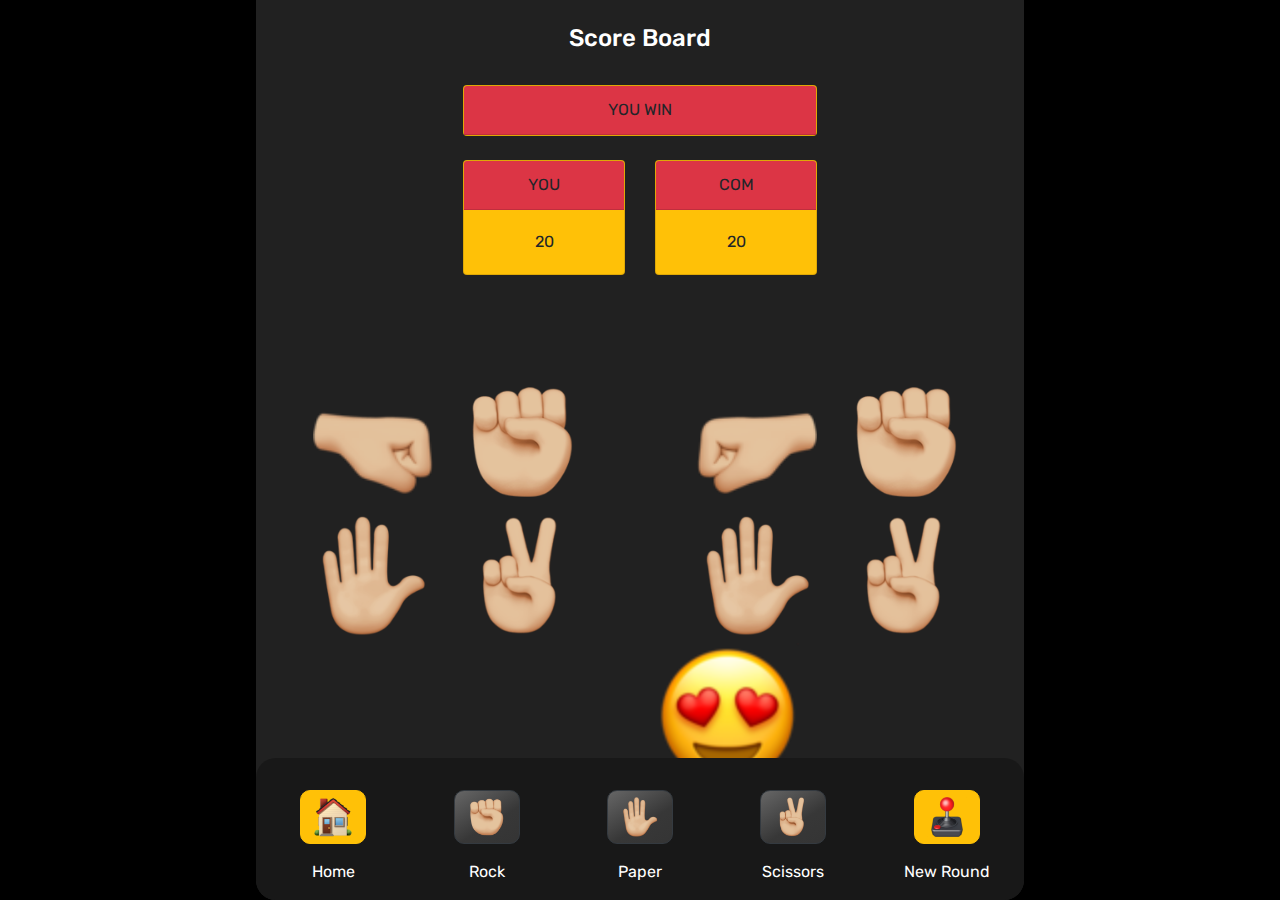
==== game-board-2.html @ 7ee3e67e "ganti tampilan UI" ====
<html lang="en">
  <head>
    <meta charset="UTF-8" />
    <meta name="viewport" content="width=device-width, initial-scale=1.0" />
    <title>Rock Paper Icon Game - Binar Academy Challange</title>
    <script
      src="https://code.jquery.com/jquery-3.5.1.slim.min.js"
      integrity="sha384-DfXdz2htPH0lsSSs5nCTpuj/zy4C+OGpamoFVy38MVBnE+IbbVYUew+OrCXaRkfj"
      crossorigin="anonymous"
    ></script>
    <script
      src="https://cdn.jsdelivr.net/npm/popper.js@1.16.1/dist/umd/popper.min.js"
      integrity="sha384-9/reFTGAW83EW2RDu2S0VKaIzap3H66lZH81PoYlFhbGU+6BZp6G7niu735Sk7lN"
      crossorigin="anonymous"
    ></script>
    <link
      rel="stylesheet"
      href="https://stackpath.bootstrapcdn.com/bootstrap/4.5.2/css/bootstrap.min.css"
      integrity="sha384-JcKb8q3iqJ61gNV9KGb8thSsNjpSL0n8PARn9HuZOnIxN0hoP+VmmDGMN5t9UJ0Z"
      crossorigin="anonymous"
    />
    <script
      src="https://stackpath.bootstrapcdn.com/bootstrap/4.5.2/js/bootstrap.min.js"
      integrity="sha384-B4gt1jrGC7Jh4AgTPSdUtOBvfO8shuf57BaghqFfPlYxofvL8/KUEfYiJOMMV+rV"
      crossorigin="anonymous"
    ></script>
    <script src="js/nadhira.js"></script>
    <link
      href="https://fonts.googleapis.com/css2?family=Rubik:ital,wght@0,300;0,400;0,500;0,600;0,700;0,800;0,900;1,300;1,400;1,500;1,600;1,700;1,800;1,900&display=swap"
      rel="stylesheet"
    />
    <link rel="stylesheet" href="/css/style-1.css " />
    <link rel="stylesheet" href="/css/style-2.css " />
  </head>
  <body>
    <div class="game-media-query">
      <nav
        class="bottom-nav fixed-bottom navbar navbar-expand-lg navbar-dark pt-3 pb-3"
      >
        <div class="container">
          <div class="row justify-content-between">
            <div class="col-2 text-center">
              <button
                type="button"
                class="playnow-button btn btn-warning mt-3 mb-3 font-weight-bolder"
                onclick="document.location='index.html'"
              >
                <img
                  src="/assets/icons/home-icon.png"
                  alt="Home Icon"
                  width="40"
                />
              </button>
              <span class="text-white">Home</span>
            </div>
            <div class="col-2 text-center">
              <button
                type="button"
                class="human-button-choose playnow-button btn btn-dark mt-3 mb-3 font-weight-bolder"
                id="humanChoose"
                value="Rock"
              >
                <img
                  src="/assets/images/rock-hand.png"
                  alt="Rock Icon"
                  width="40"
                />
              </button>
              <span class="text-white">Rock</span>
            </div>
            <div class="col-2 text-center">
              <button
                type="button"
                class="human-button-choose playnow-button btn btn-dark mt-3 mb-3 font-weight-bolder"
                id="humanChoose"
                value="Paper"
              >
                <img
                  src="/assets/images/paper-hand.png"
                  alt="Paper Icon"
                  width="40"
                />
              </button>
              <span class="text-white">Paper</span>
            </div>
            <div class="col-2 text-center">
              <button
                type="button"
                class="human-button-choose playnow-button btn btn-dark mt-3 mb-3 font-weight-bolder"
                id="humanChoose"
                value="Scissors"
              >
                <img
                  src="/assets/images/scissors-hand.png"
                  alt="Scissors Hand"
                  width="40"
                />
              </button>
              <span class="text-white">Scissors</span>
            </div>
            <div class="col-2 text-center">
              <button
                type="button"
                class="playnow-button btn btn-warning mt-3 mb-3 font-weight-bolder"
              >
                <img
                  src="/assets/icons/new-round-icon.png"
                  alt="New Round Icon"
                  width="40"
                />
              </button>
              <span class="text-white">New Round</span>
            </div>

            <!-- <div class="col-2 text-center">
              <a href="#" class="coice btn btn-warning" id="newRound">
                <img
                  src="/assets/icons/home-icon.png"
                  alt="Home Icon"
                  width="40"
                />
              </a>
              <span class="text-white">Home</span>
            </div>
            <div class="col-2 text-center">
              <a
                href="#"
                class="coice btn btn-dark"
                id="humanChoose"
                value="Rock"
              >
                <img
                  src="/assets/images/rock-hand.png"
                  alt="Rock Icon"
                  width="40"
                />
              </a>
              <p class="text-white">Rock</span>
            </div>
            <div class="col-2 text-center">
              <a
                href="#"
                class="coice btn btn-dark"
                id="humanChoose"
                value="Paper"
              >
                <img
                  src="/assets/images/paper-hand.png"
                  alt="Paper Icon"
                  width="40"
                />
              </a>
              <span class="text-white">Paper</span>
            </div>
            <div class="col-2 text-center">
              <a
                href="#"
                class="coice btn btn-dark"
                id="humanChoose"
                value="Scissors"
              >
                <img
                  src="/assets/images/scissors-hand.png"
                  alt="Scissors Icon"
                  width="40"
                />
              </a>
              <span class="text-white">Scissors</span>
            </div>
            <div class="col-2 text-center">
              <a href="#" class="coice btn btn-dark" id="newRound">
                <img
                  src="/assets/icons/new-round-icon.png"
                  alt="New Rounds Icon"
                  width="40"
                />
              </a>
              <span class="text-white">New Round</span>
            </div> -->
          </div>
        </div>
      </nav>
      <section class="game-section" id="gameSection">
        <div class="game-bg">
          <div class="score-board">
            <div class="container pt-4">
              <div class="row justify-content-center mb-4">
                <h1 class="h4 text-white">Score Board</h1>
              </div>
              <div class="row justify-content-center mb-4">
                <div class="col-6 win-lose-draw-status">
                  <div class="card bg-warning text-center">
                    <div class="card-header bg-danger" id="winLoseDrawStatus">
                      YOU WIN
                    </div>
                  </div>
                </div>
              </div>

              <div class="row justify-content-center">
                <div class="col-3 human-score">
                  <div class="card bg-warning text-center">
                    <div class="card-header bg-danger">YOU</div>
                    <div class="card-body">
                      <p class="card-text" id="humanScore">20</p>
                    </div>
                  </div>
                </div>
                <div class="col-3 bot-score">
                  <div class="card bg-warning text-center">
                    <div class="card-header bg-danger">COM</div>
                    <div class="card-body">
                      <p class="card-text" id="botScore">20</p>
                    </div>
                  </div>
                </div>
              </div>
            </div>
          </div>
          <div class="game-play container text-center text-white">
            <div class="row justify-content-center">
              <div class="col">
                <div class="player-choice float-right" id="humanCoice">
                  <a
                    href="#"
                    class="human-hand-start btn btn-primary"
                    id="humanHandStart"
                    value="HumanHandStart"
                  >
                    <img
                      src="/assets/images/human-hand-start.png"
                      alt="Human Hand Start"
                      width="120"
                      height="120"
                    />
                  </a>
                  <a
                    href="#"
                    class="human-hand-choice btn btn-primary"
                    id="humanHandChoose"
                  >
                    <img
                      src="/assets/images/rock-hand.png"
                      alt="Human Rock"
                      width="120"
                      height="120"
                    />
                  </a>
                  <a
                    href="#"
                    class="human-hand-choice btn btn-primary"
                    id="humanHandChoose"
                    value="Paper"
                  >
                    <img
                      src="/assets/images/paper-hand.png"
                      alt="Human Paper"
                      width="120"
                      height="120"
                    />
                  </a>
                  <a
                    href="#"
                    class="human-hand-choice btn btn-primary"
                    id="humanHandChoose"
                    value="Scissors"
                  >
                    <img
                      src="/assets/images/scissors-hand.png"
                      alt="Human Scissors"
                      width="120"
                      height="120"
                    />
                  </a>
                </div>
              </div>
              <div class="col">
                <div class="container">
                  <div class="row">
                    <div class="bot-choice" id="botChoice">
                      <a
                        href="#"
                        class="bot-hand-start btn btn-primary"
                        id="botHandStart"
                        value="BotHandStart"
                      >
                        <img
                          src="/assets/images/bot-hand-start.png"
                          alt="Bot Hand Start"
                          width="120"
                          height="120"
                        />
                      </a>
                      <a
                        href="#"
                        class="bot-hand-choice btn btn-primary"
                        id="botHandChoose"
                        value="Rock"
                      >
                        <img
                          src="/assets/images/rock-hand.png"
                          alt="Bot Rock"
                          width="120"
                          height="120"
                        />
                      </a>
                      <a
                        href="#"
                        class="bot-hand-choice btn btn-primary"
                        id="botHandChoose"
                        value="Paper"
                      >
                        <img
                          src="/assets/images/paper-hand.png"
                          alt="Bot Rock"
                          width="120"
                          height="120"
                        />
                      </a>
                      <a
                        href="#"
                        class="bot-hand-choice btn btn-primary"
                        id="botHandChoose"
                        value="Scissors"
                      >
                        <img
                          src="/assets/images/scissors-hand.png"
                          alt="Bot Scissors"
                          width="120"
                          height="120"
                        />
                      </a>
                    </div>
                    <div class="bot-face" id="botFace" value="">
                      <img
                        src="/assets/images/bot-face-start-2.png"
                        alt="Bot Face Start"
                        width="144"
                        height="144"
                      />
                    </div>
                  </div>
                </div>
              </div>
            </div>
          </div>
        </div>
      </section>
    </div>
  </body>
</html>
---- css/style-1.css ----
/* Bootstrap Override */
.btn-primary {
  color: #fff;
  background-color: transparent;
  border-color: transparent;
}

.btn-primary:focus {
  background-color: #ffc106;
  border-color: transparent;
  -webkit-box-shadow: 0 0 0 0.2rem #b68c0d7a;
          box-shadow: 0 0 0 0.2rem #b68c0d7a;
}

.btn-primary:focus:hover {
  background-color: #ffc106;
  border-color: transparent;
}

.btn-primary:hover {
  background-color: transparent;
  border-color: transparent;
}

.my-class {
  background-color: #ffc106;
  border-color: transparent;
  -webkit-box-shadow: 0 0 0 0.2rem #b68c0d7a;
          box-shadow: 0 0 0 0.2rem #b68c0d7a;
}

.btn-primary:not(:disabled):not(.disabled):active {
  color: transparent;
  background-color: #5e5e5e;
  border-color: transparent;
}

.btn-dark {
  color: white;
  background: linear-gradient(148.43deg, #676767 -1.04%, rgba(103, 103, 103, 0.395833) 60.25%, rgba(103, 103, 103, 0.34) 120.28%);
}

/* Main Style */
* {
  font-family: 'Rubik', sans-serif;
}

body {
  -webkit-font-smoothing: antialiased;
  background-color: black;
  min-width: 100vw;
}

.home-section {
  background-color: #1f1f1f;
  padding-top: 25vh;
  min-height: 100vh;
  margin: auto;
  border-bottom-right-radius: 12px;
  border-bottom-left-radius: 12px;
}

.status-screen {
  height: 130px;
  width: 130px;
  border: 1px solid blue;
  border-radius: 8px;
  margin: 50px auto;
}

.text-status {
  padding: 20px;
}

.game-section {
  position: relative;
}

.player {
  width: 80vw;
  margin: auto;
}

#rc {
  background-color: red;
}
/*# sourceMappingURL=style.css.map */
---- css/style-2.css ----
.btn {
  border-radius: 10px;
}

.game-media-query {
  width: 768px;
  height: 100vh;
  margin: auto;
  background-color: 212121;
  border-bottom-right-radius: 20px;
  border-bottom-left-radius: 20px;
}

.score-board {
  margin-bottom: 40px;
  position: relative;
}

.game-play {
  margin-top: 100px;
}

.bottom-nav {
  overflow: hidden;
  background-color: #181818;
  width: 768px;
  margin: auto;
  border-radius: 20px;
}
/*# sourceMappingURL=style-2.css.map */
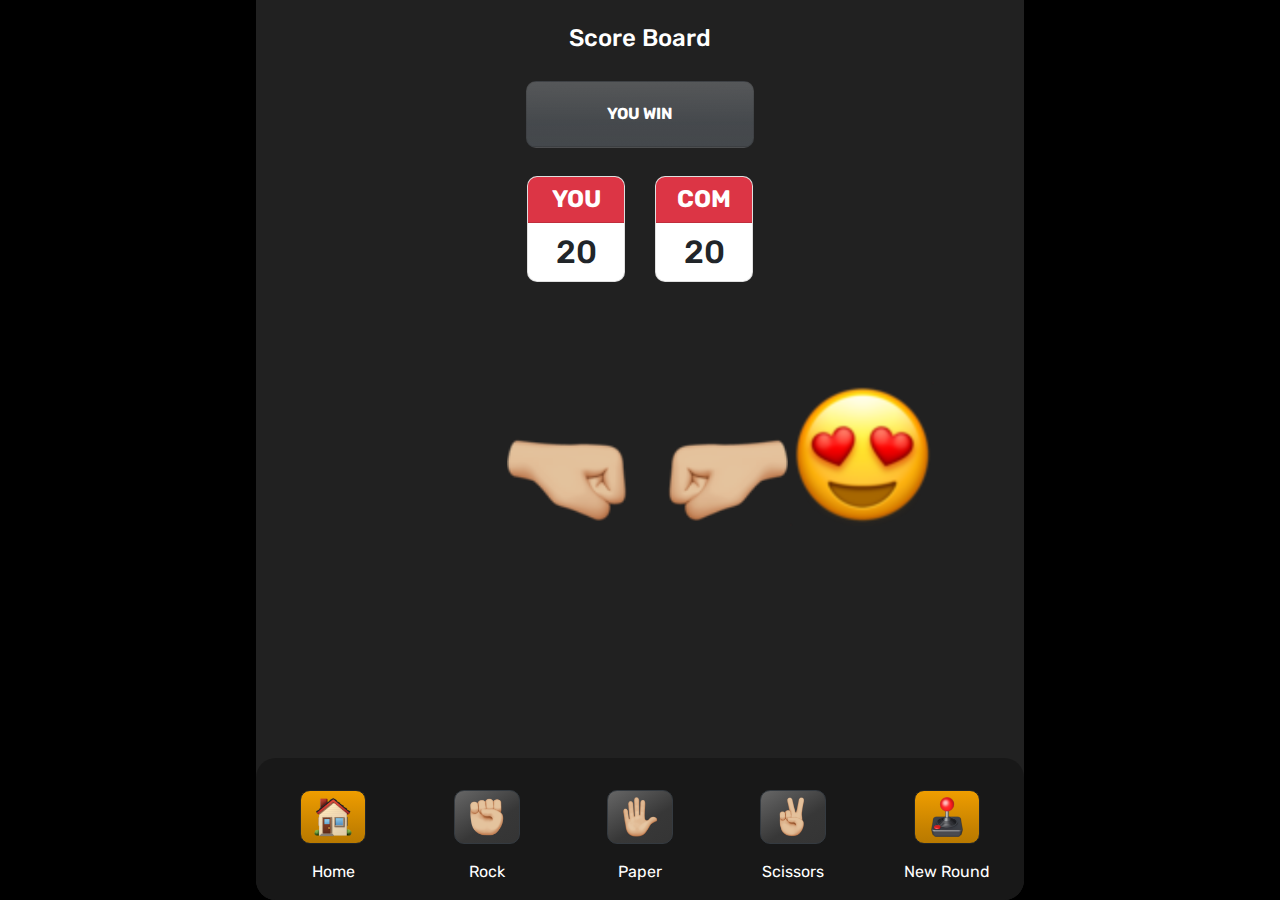
==== commit 2bdeef0f: "macih kulang banyak balis codingnya T.T" ====
--- a/game-board-2.html
+++ b/game-board-2.html
@@ -24,7 +24,6 @@
       integrity="sha384-B4gt1jrGC7Jh4AgTPSdUtOBvfO8shuf57BaghqFfPlYxofvL8/KUEfYiJOMMV+rV"
       crossorigin="anonymous"
     ></script>
-    <script src="js/nadhira.js"></script>
     <link
       href="https://fonts.googleapis.com/css2?family=Rubik:ital,wght@0,300;0,400;0,500;0,600;0,700;0,800;0,900;1,300;1,400;1,500;1,600;1,700;1,800;1,900&display=swap"
       rel="stylesheet"
@@ -57,7 +56,7 @@
               <button
                 type="button"
                 class="human-button-choose playnow-button btn btn-dark mt-3 mb-3 font-weight-bolder"
-                id="humanChoose"
+                id="humanButtonHandRock"
                 value="Rock"
               >
                 <img
@@ -72,7 +71,7 @@
               <button
                 type="button"
                 class="human-button-choose playnow-button btn btn-dark mt-3 mb-3 font-weight-bolder"
-                id="humanChoose"
+                id="humanButtonHandPaper"
                 value="Paper"
               >
                 <img
@@ -87,7 +86,7 @@
               <button
                 type="button"
                 class="human-button-choose playnow-button btn btn-dark mt-3 mb-3 font-weight-bolder"
-                id="humanChoose"
+                id="humanButtonHandScissors"
                 value="Scissors"
               >
                 <img
@@ -102,6 +101,7 @@
               <button
                 type="button"
                 class="playnow-button btn btn-warning mt-3 mb-3 font-weight-bolder"
+                onclick="window.location.reload()"
               >
                 <img
                   src="/assets/icons/new-round-icon.png"
@@ -184,13 +184,16 @@
         <div class="game-bg">
           <div class="score-board">
             <div class="container pt-4">
-              <div class="row justify-content-center mb-4">
+              <div class="row justify-content-center">
                 <h1 class="h4 text-white">Score Board</h1>
               </div>
-              <div class="row justify-content-center mb-4">
-                <div class="col-6 win-lose-draw-status">
-                  <div class="card bg-warning text-center">
-                    <div class="card-header bg-danger" id="winLoseDrawStatus">
+              <div class="row justify-content-center mb-2">
+                <div class="col-4 win-lose-draw-status">
+                  <div class="card bg-dark text-center">
+                    <div
+                      class="win-lose-draw-status card-header text-white font-weight-bold"
+                      id="winLoseDrawStatus"
+                    >
                       YOU WIN
                     </div>
                   </div>
@@ -198,19 +201,27 @@
               </div>
 
               <div class="row justify-content-center">
-                <div class="col-3 human-score">
-                  <div class="card bg-warning text-center">
-                    <div class="card-header bg-danger">YOU</div>
+                <div class="col-2 human-score">
+                  <div class="card text-center">
+                    <div
+                      class="card-header bg-danger text-white font-weight-bold h4"
+                    >
+                      YOU
+                    </div>
                     <div class="card-body">
-                      <p class="card-text" id="humanScore">20</p>
+                      <p class="card-text h2" id="humanScore">20</p>
                     </div>
                   </div>
                 </div>
-                <div class="col-3 bot-score">
-                  <div class="card bg-warning text-center">
-                    <div class="card-header bg-danger">COM</div>
+                <div class="col-2 bot-score">
+                  <div class="card text-center">
+                    <div
+                      class="card-header bg-danger text-white font-weight-bold h4"
+                    >
+                      COM
+                    </div>
                     <div class="card-body">
-                      <p class="card-text" id="botScore">20</p>
+                      <p class="card-text h2" id="botScore">20</p>
                     </div>
                   </div>
                 </div>
@@ -237,7 +248,7 @@
                   <a
                     href="#"
                     class="human-hand-choice btn btn-primary"
-                    id="humanHandChoose"
+                    id="humanHandRock"
                   >
                     <img
                       src="/assets/images/rock-hand.png"
@@ -249,7 +260,7 @@
                   <a
                     href="#"
                     class="human-hand-choice btn btn-primary"
-                    id="humanHandChoose"
+                    id="humanHandPaper"
                     value="Paper"
                   >
                     <img
@@ -262,7 +273,7 @@
                   <a
                     href="#"
                     class="human-hand-choice btn btn-primary"
-                    id="humanHandChoose"
+                    id="humanHandScissors"
                     value="Scissors"
                   >
                     <img
@@ -294,7 +305,7 @@
                       <a
                         href="#"
                         class="bot-hand-choice btn btn-primary"
-                        id="botHandChoose"
+                        id="botHandRock"
                         value="Rock"
                       >
                         <img
@@ -307,7 +318,7 @@
                       <a
                         href="#"
                         class="bot-hand-choice btn btn-primary"
-                        id="botHandChoose"
+                        id="botHandPaper"
                         value="Paper"
                       >
                         <img
@@ -320,7 +331,7 @@
                       <a
                         href="#"
                         class="bot-hand-choice btn btn-primary"
-                        id="botHandChoose"
+                        id="botHandScissors"
                         value="Scissors"
                       >
                         <img
@@ -347,5 +358,6 @@
         </div>
       </section>
     </div>
+    <script src="js/game-board-2.js"></script>
   </body>
 </html>
--- a/css/style-2.css
+++ b/css/style-2.css
@@ -1,7 +1,32 @@
+/**Override Boostrapt Style**/
 .btn {
   border-radius: 10px;
 }
 
+.bg-dark {
+  background: linear-gradient(179.82deg, #676767 -53.62%, rgba(103, 103, 103, 0.395833) 62.43%, rgba(103, 103, 103, 0.34) 176.1%);
+}
+
+.btn-warning {
+  background: -webkit-gradient(linear, left top, left bottom, color-stop(-28.31%, #FFA800), color-stop(71.68%, #C68200), color-stop(169.63%, #976400));
+  background: linear-gradient(180deg, #FFA800 -28.31%, #C68200 71.68%, #976400 169.63%);
+  border-color: unset;
+}
+
+.card {
+  border-radius: 10px;
+  overflow: hidden;
+}
+
+.card-body {
+  padding: 10px;
+}
+
+.card-header {
+  padding: 8px 10px;
+}
+
+/**Game Board Style**/
 .game-media-query {
   width: 768px;
   height: 100vh;
@@ -16,8 +41,61 @@
   position: relative;
 }
 
+.win-lose-draw-status {
+  padding: 20px 14px;
+}
+
 .game-play {
   margin-top: 100px;
+}
+
+/**Visble Human Hand Style**/
+.hand-choice {
+  position: relative;
+}
+
+.human-hand-start {
+  position: absolute;
+  right: 0;
+  top: 20px;
+}
+
+.human-hand-choice {
+  position: absolute;
+  right: 0;
+}
+
+#humanHandRock,
+#humanHandPaper,
+#humanHandScissors {
+  display: none;
+}
+
+/**Visble Bot Hand Style**/
+.bot-choice {
+  position: relative;
+}
+
+.bot-hand-start {
+  position: absolute;
+  left: 0;
+  top: 20px;
+}
+
+.bot-hand-choice {
+  position: absolute;
+  left: 0;
+}
+
+#botHandRock,
+#botHandPaper,
+#botHandScissors {
+  display: none;
+}
+
+.bot-face {
+  position: absolute;
+  right: 90px;
 }
 
 .bottom-nav {
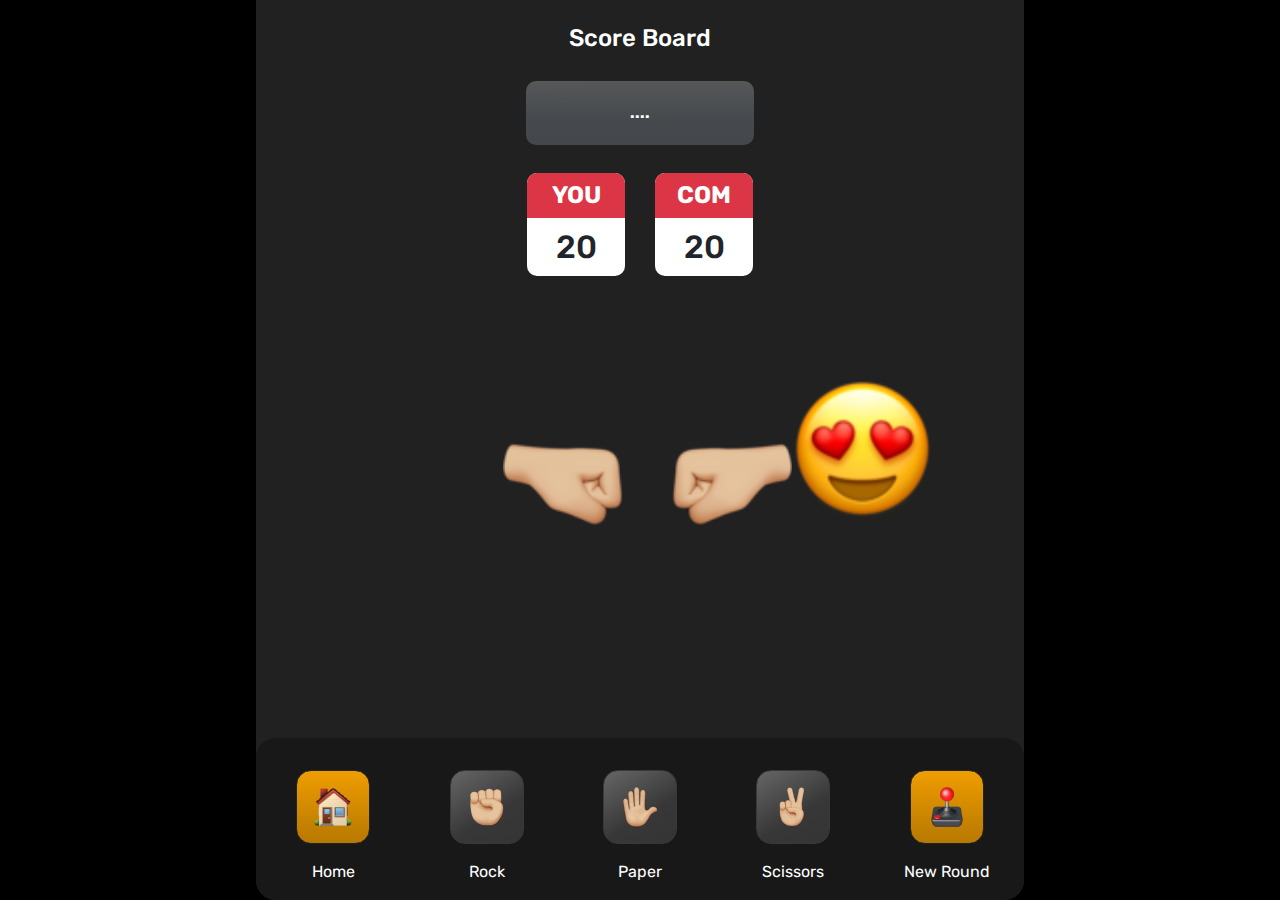
==== commit 60b5549e: "12 lagi blm bobi, tugas belum celecai T.T" ====
--- a/game-board-2.html
+++ b/game-board-2.html
@@ -95,7 +95,7 @@
                   width="40"
                 />
               </button>
-              <span class="text-white">Scissors</span>
+              <span class="text-white h7">Scissors</span>
             </div>
             <div class="col-2 text-center">
               <button
@@ -194,7 +194,7 @@
                       class="win-lose-draw-status card-header text-white font-weight-bold"
                       id="winLoseDrawStatus"
                     >
-                      YOU WIN
+                      ....
                     </div>
                   </div>
                 </div>
--- a/css/style-2.css
+++ b/css/style-2.css
@@ -1,6 +1,7 @@
 /**Override Boostrapt Style**/
 .btn {
-  border-radius: 10px;
+  border-radius: 15px;
+  padding: 1rem 1rem;
 }
 
 .bg-dark {
@@ -16,6 +17,7 @@
 .card {
   border-radius: 10px;
   overflow: hidden;
+  border: unset;
 }
 
 .card-body {
@@ -24,6 +26,7 @@
 
 .card-header {
   padding: 8px 10px;
+  border: unset;
 }
 
 /**Game Board Style**/
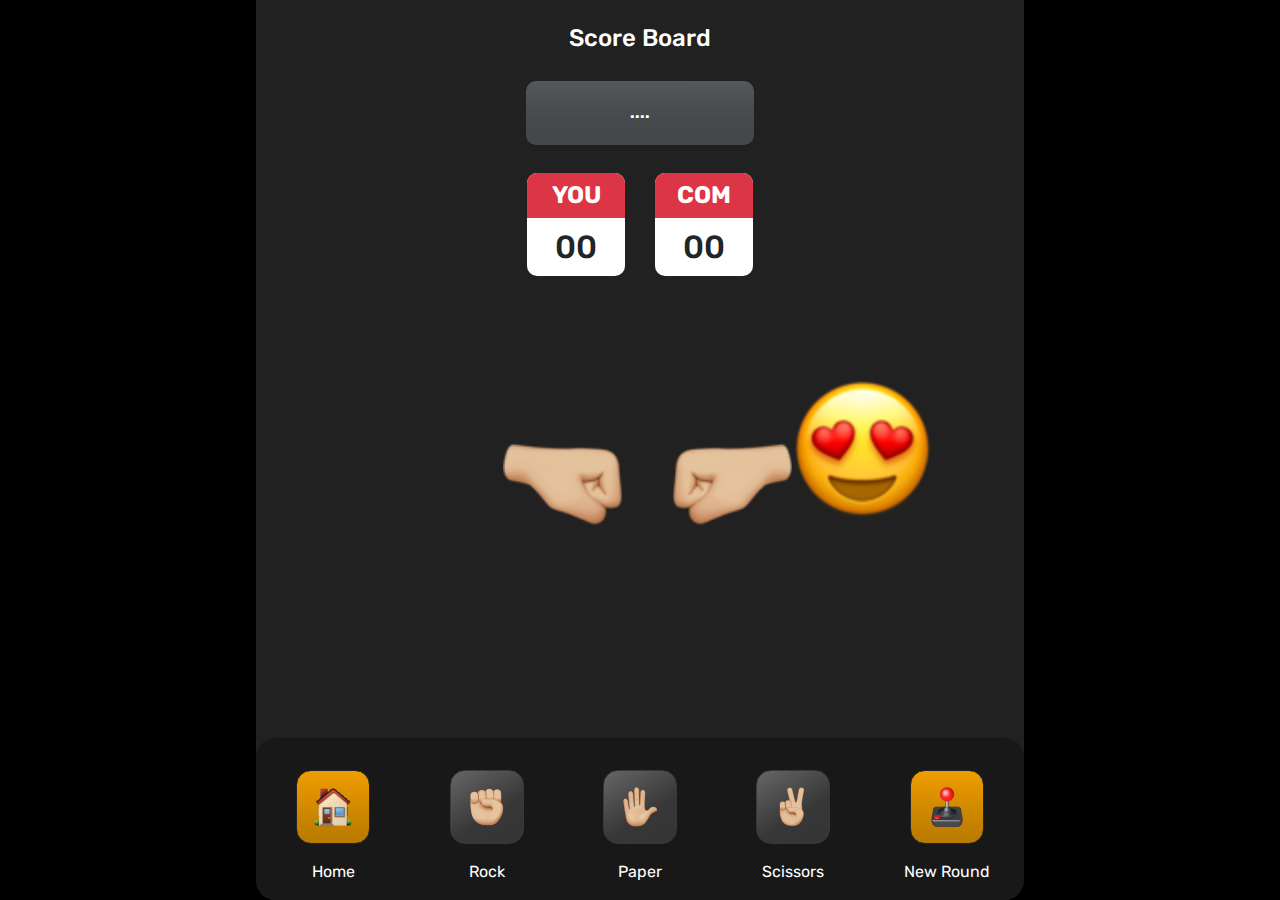
==== commit 25c9769f: "macih banyak yang kulang :(" ====
--- a/game-board-2.html
+++ b/game-board-2.html
@@ -41,7 +41,7 @@
             <div class="col-2 text-center">
               <button
                 type="button"
-                class="playnow-button btn btn-warning mt-3 mb-3 font-weight-bolder"
+                class="btn btn-warning mt-3 mb-3 font-weight-bolder"
                 onclick="document.location='index.html'"
               >
                 <img
@@ -55,7 +55,7 @@
             <div class="col-2 text-center">
               <button
                 type="button"
-                class="human-button-choose playnow-button btn btn-dark mt-3 mb-3 font-weight-bolder"
+                class="human-button-choose btn btn-dark mt-3 mb-3 font-weight-bolder"
                 id="humanButtonHandRock"
                 value="Rock"
               >
@@ -70,7 +70,7 @@
             <div class="col-2 text-center">
               <button
                 type="button"
-                class="human-button-choose playnow-button btn btn-dark mt-3 mb-3 font-weight-bolder"
+                class="human-button-choose btn btn-dark mt-3 mb-3 font-weight-bolder"
                 id="humanButtonHandPaper"
                 value="Paper"
               >
@@ -85,7 +85,7 @@
             <div class="col-2 text-center">
               <button
                 type="button"
-                class="human-button-choose playnow-button btn btn-dark mt-3 mb-3 font-weight-bolder"
+                class="human-button-choose btn btn-dark mt-3 mb-3 font-weight-bolder"
                 id="humanButtonHandScissors"
                 value="Scissors"
               >
@@ -100,8 +100,8 @@
             <div class="col-2 text-center">
               <button
                 type="button"
-                class="playnow-button btn btn-warning mt-3 mb-3 font-weight-bolder"
-                onclick="window.location.reload()"
+                class="new-round-button btn btn-warning mt-3 mb-3 font-weight-bolder"
+                id="newRoundButton"
               >
                 <img
                   src="/assets/icons/new-round-icon.png"
@@ -111,72 +111,6 @@
               </button>
               <span class="text-white">New Round</span>
             </div>
-
-            <!-- <div class="col-2 text-center">
-              <a href="#" class="coice btn btn-warning" id="newRound">
-                <img
-                  src="/assets/icons/home-icon.png"
-                  alt="Home Icon"
-                  width="40"
-                />
-              </a>
-              <span class="text-white">Home</span>
-            </div>
-            <div class="col-2 text-center">
-              <a
-                href="#"
-                class="coice btn btn-dark"
-                id="humanChoose"
-                value="Rock"
-              >
-                <img
-                  src="/assets/images/rock-hand.png"
-                  alt="Rock Icon"
-                  width="40"
-                />
-              </a>
-              <p class="text-white">Rock</span>
-            </div>
-            <div class="col-2 text-center">
-              <a
-                href="#"
-                class="coice btn btn-dark"
-                id="humanChoose"
-                value="Paper"
-              >
-                <img
-                  src="/assets/images/paper-hand.png"
-                  alt="Paper Icon"
-                  width="40"
-                />
-              </a>
-              <span class="text-white">Paper</span>
-            </div>
-            <div class="col-2 text-center">
-              <a
-                href="#"
-                class="coice btn btn-dark"
-                id="humanChoose"
-                value="Scissors"
-              >
-                <img
-                  src="/assets/images/scissors-hand.png"
-                  alt="Scissors Icon"
-                  width="40"
-                />
-              </a>
-              <span class="text-white">Scissors</span>
-            </div>
-            <div class="col-2 text-center">
-              <a href="#" class="coice btn btn-dark" id="newRound">
-                <img
-                  src="/assets/icons/new-round-icon.png"
-                  alt="New Rounds Icon"
-                  width="40"
-                />
-              </a>
-              <span class="text-white">New Round</span>
-            </div> -->
           </div>
         </div>
       </nav>
@@ -188,7 +122,7 @@
                 <h1 class="h4 text-white">Score Board</h1>
               </div>
               <div class="row justify-content-center mb-2">
-                <div class="col-4 win-lose-draw-status">
+                <div class="col-lg-4 col-sm-2 col-md-4 win-lose-draw-status">
                   <div class="card bg-dark text-center">
                     <div
                       class="win-lose-draw-status card-header text-white font-weight-bold"
@@ -209,7 +143,7 @@
                       YOU
                     </div>
                     <div class="card-body">
-                      <p class="card-text h2" id="humanScore">20</p>
+                      <p class="card-text h2" id="humanScore">00</p>
                     </div>
                   </div>
                 </div>
@@ -221,7 +155,7 @@
                       COM
                     </div>
                     <div class="card-body">
-                      <p class="card-text h2" id="botScore">20</p>
+                      <p class="card-text h2" id="botScore">00</p>
                     </div>
                   </div>
                 </div>
--- a/css/style-2.css
+++ b/css/style-2.css
@@ -31,9 +31,14 @@
 
 /**Game Board Style**/
 .game-media-query {
-  width: 768px;
-  height: 100vh;
-  margin: auto;
+  width: 100%;
+  max-width: 768px;
+  margin-left: auto;
+  margin-right: auto;
+  overflow: hidden;
+  -webkit-box-shadow: 0 0 24px rgba(0, 0, 0, 0.15);
+          box-shadow: 0 0 24px rgba(0, 0, 0, 0.15);
+  min-height: 100vh;
   background-color: 212121;
   border-bottom-right-radius: 20px;
   border-bottom-left-radius: 20px;
@@ -74,6 +79,10 @@
   display: none;
 }
 
+.visibility-human-hand {
+  display: block !important;
+}
+
 /**Visble Bot Hand Style**/
 .bot-choice {
   position: relative;
@@ -96,11 +105,16 @@
   display: none;
 }
 
+.visibility-bot-hand {
+  display: block;
+}
+
 .bot-face {
   position: absolute;
   right: 90px;
 }
 
+/**Nav Footer Style**/
 .bottom-nav {
   overflow: hidden;
   background-color: #181818;
@@ -108,4 +122,14 @@
   margin: auto;
   border-radius: 20px;
 }
+
+/*Responsive*/
+@media only screen and (max-width: 768px) {
+  .game-media-query {
+    max-width: none;
+  }
+  .bot-face {
+    right: 60px;
+  }
+}
 /*# sourceMappingURL=style-2.css.map */